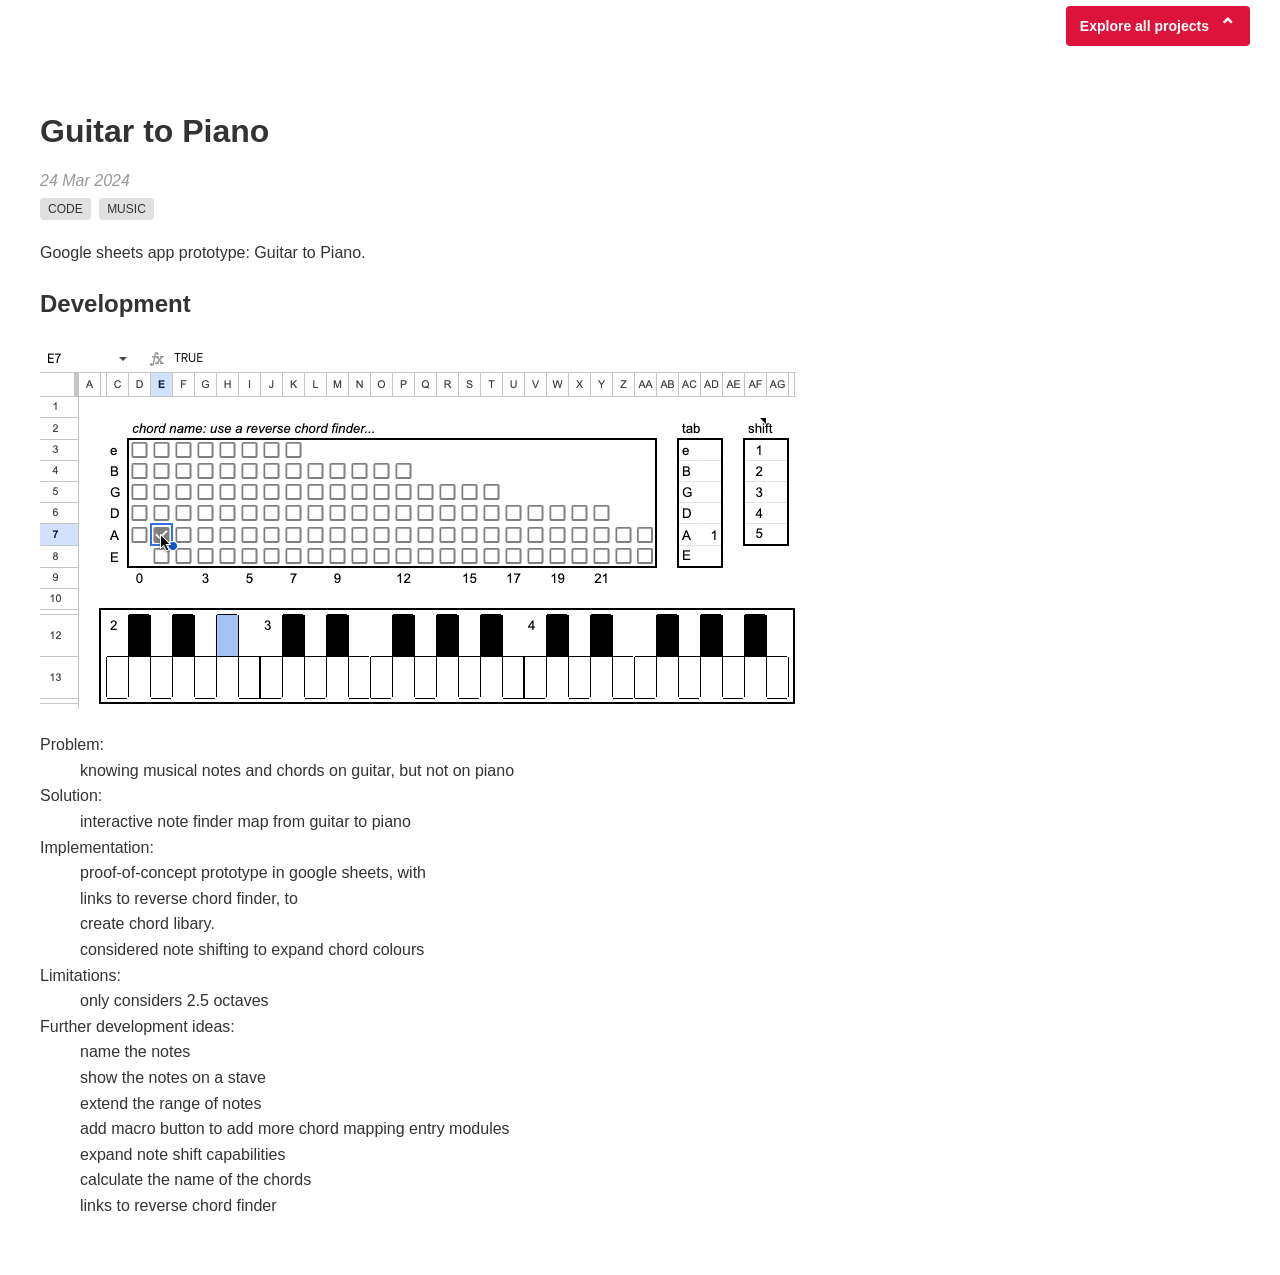
==== projects/guitar-to-piano/index.html @ 91d71107 "." ====
<!DOCTYPE html>
<html lang="en">
<head>
    <meta charset="UTF-8">
    <meta name="viewport" content="width=device-width, initial-scale=1.0">
   <title>Guitar to Piano | jamcodes</title>

    <meta
    name="description"
    content="An interactive visualization of music theory."
    >
    <style>
        :root {
            /* Adjust this value to line the chevron up with Projects. */
            --callout-right-offset: 30px;

            --callout-red: #dc143c;
            --callout-text: #fff;
        }

        * {
            box-sizing: border-box;
        }

        html,
        body {
            margin: 0;
            padding: 0;
            background: transparent;
        }

        body {
            font-family: -apple-system, BlinkMacSystemFont, "Segoe UI", Roboto,
                Helvetica, Arial, sans-serif;
        }

        /*
         * This outer flexbox positions the rectangle on the right, beneath
         * the existing Projects navigation button.
         */
        #projects-pointer {
            display: flex;
            justify-content: flex-end;
            align-items: center;
            padding: 6px var(--callout-right-offset) 6px 6px;
        }

        #projects-pointer-box {
            display: inline-flex;
            align-items: center;
            gap: 10px;

            padding: 10px 14px;
            background: var(--callout-red);
            color: var(--callout-text);
            border-radius: 4px;

            font-size: 14px;
            font-weight: 600; 
            line-height: 1;
            white-space: nowrap;
            user-select: none;
        }
        
       /* #projects-pointer-box {
       display: inline-flex;
    align-items: center;
    gap: 6px;

    color: #333;
    line-height: 1;
    white-space: nowrap;
    user-select: none;
}*/

#project-page {
    padding: 40px;
    color: #333;
}

#project-content {
    max-width: none;
    margin: 0;
    padding: 0;
    line-height: 1.6;
}

.project-date {
    display: block;
    color: #999;
    font-style: italic;
    margin: 0 0 8px 0;
}

.project-tags {
    margin-bottom: 20px;
}

.tag {
    display: inline-block;
    margin-right: 4px;
    padding: 4px 8px;
    background: #e0e0e0;
    border-radius: 4px;
    font-size: 12px;
    text-transform: uppercase;
}

        #projects-pointer-chevron {
            display: inline-block;
            font-size: 20px;
            line-height: 1;

            animation: move-chevron-up 1.1s ease-in-out infinite;
        }

        @keyframes move-chevron-up {
            0%,
            100% {
                transform: translateY(3px);
            }

            50% {
                transform: translateY(-3px);
            }
        }

        /* Respect visitors who have requested reduced motion. */
        @media (prefers-reduced-motion: reduce) {
            #projects-pointer-chevron {
                animation: none;
            }
        }


        
    </style>
</head>

<body>
    <div id="projects-pointer">
        <div
    id="projects-pointer-box"
    role="note"
    aria-label="Use the Projects navigation above to explore all projects"
>
    <span>Explore all projects</span>

    <span
        id="projects-pointer-chevron"
        aria-hidden="true"
    >
        ⌃
    </span>
</div>
    </div>

<main id="project-page">
    <h1>Guitar to Piano</h1>

        <time
    class="project-date"
    datetime="2024-03-24"
>
    24 Mar 2024
</time>

    <div class="project-tags">
        <span class="tag">Code</span>
        <span class="tag">Music</span>
    </div>

    <article id="project-content">
        <p>
            Google sheets app prototype: Guitar to Piano.
        </p>

        <h2>Development</h2>

        <img
         src = "https://j-mus.github.io/jamcodes/projects/guitar-to-piano/guitar-to-piano.gif"
         alt = "google sheets app prototype, guitar notes to piano keys."
         loading = "lazy"
        >


        <dl>
        <div>
            <dt>Problem:</dt>
            <dd>knowing musical notes and chords on guitar, but not on piano</dd>
        </div>
        <div>
            <dt>Solution:</dt>
            <dd>interactive note finder map from guitar to piano</dd>
        </div>
        <div>
            <dt>Implementation:</dt>
            <dd>proof-of-concept prototype in google sheets, with</dd>
            <dd>links to reverse chord finder, to</dd>
            <dd>create chord libary.</dd>
            <dd>considered note shifting to expand chord colours</dd>
        </div>
        <div>
            <dt>Limitations:</dt>
            <dd>only considers 2.5 octaves</dd>
        </div>
        <div>
            <dt>Further development ideas:</dt>
            <dd>name the notes</dd>
            <dd>show the notes on a stave</dd>
            <dd>extend the range of notes</dd>
            <dd>add macro button to add more chord mapping entry modules</dd>
            <dd>expand note shift capabilities</dd>
            <dd>calculate the name of the chords</dd>
            <dd>links to reverse chord finder</dd>
        </div>
        </dl>



    </article>
</main>
</body>
</html>
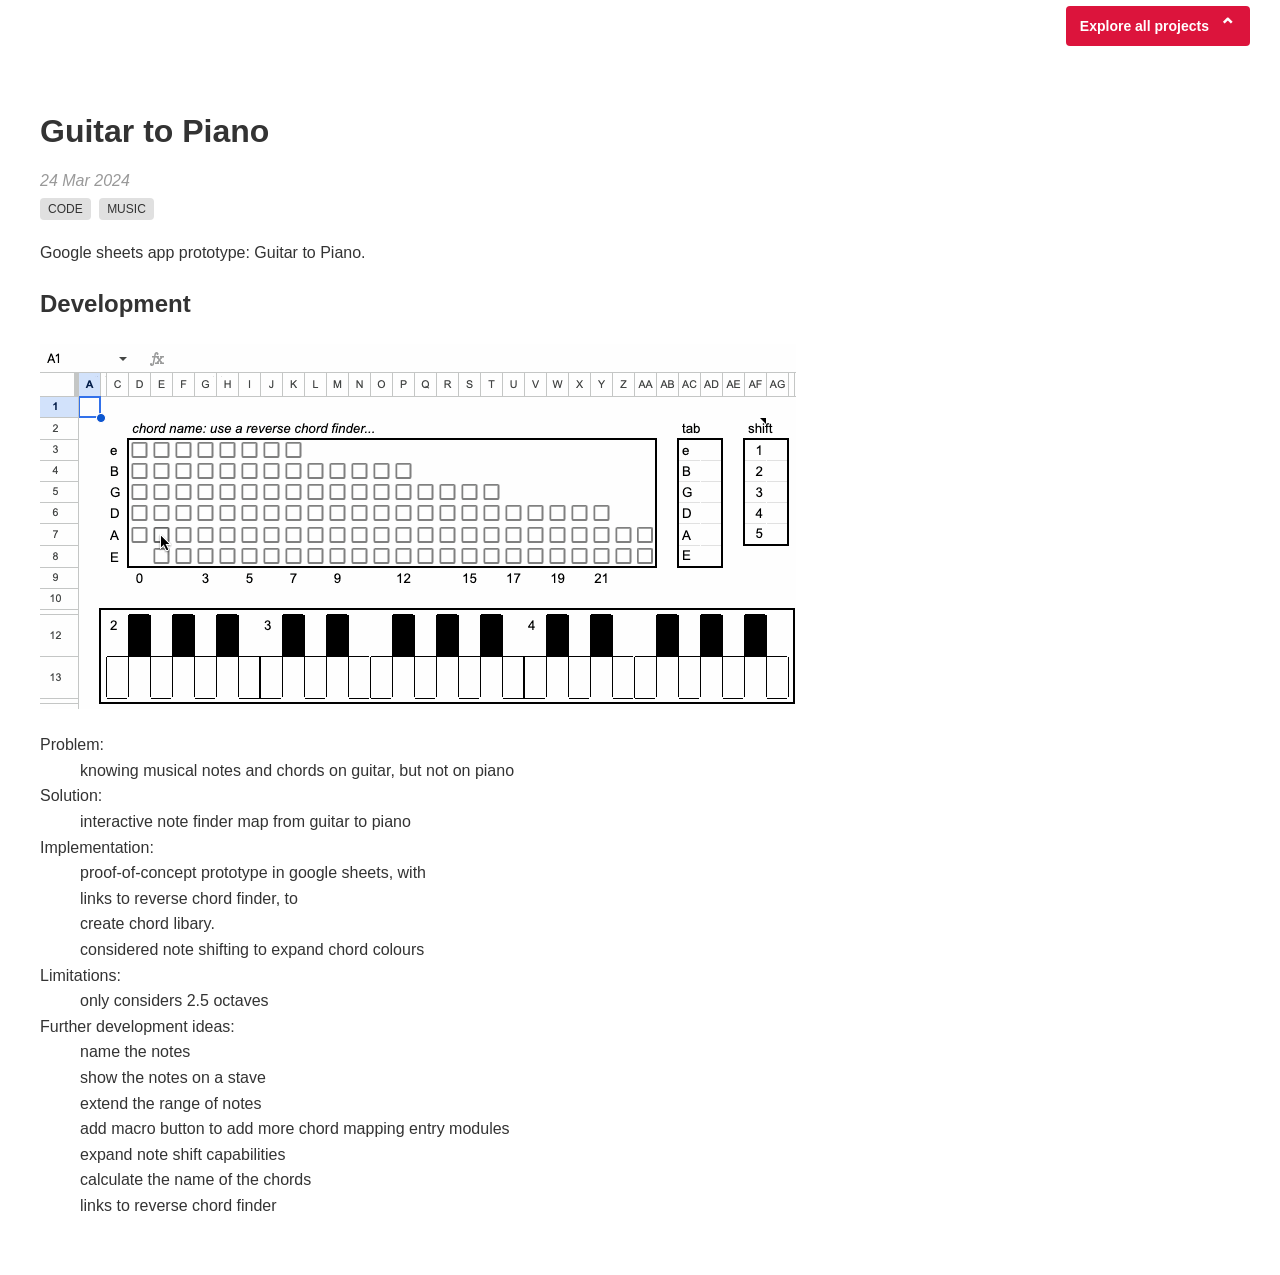
==== commit 25cbde06: "project development css image + text" ====
--- a/projects/guitar-to-piano/index.html
+++ b/projects/guitar-to-piano/index.html
@@ -3,6 +3,9 @@
 <head>
     <meta charset="UTF-8">
     <meta name="viewport" content="width=device-width, initial-scale=1.0">
+
+    <link rel="stylesheet" href="page.css">
+
    <title>Guitar to Piano | jamcodes</title>
 
     <meta
@@ -177,44 +180,47 @@
 
         <h2>Development</h2>
 
-        <img
-         src = "https://j-mus.github.io/jamcodes/projects/guitar-to-piano/guitar-to-piano.gif"
-         alt = "google sheets app prototype, guitar notes to piano keys."
-         loading = "lazy"
-        >
-
-
-        <dl>
-        <div>
-            <dt>Problem:</dt>
-            <dd>knowing musical notes and chords on guitar, but not on piano</dd>
+        <div class="project-development-layout">
+            <img
+                class = "project-development-image"
+                src = "https://j-mus.github.io/jamcodes/projects/guitar-to-piano/guitar-to-piano.gif"
+                alt = "google sheets app prototype, guitar notes to piano keys."
+                loading = "lazy"
+            >
+
+            <dl class ="project-development-text">
+            <div>
+                <dt>Problem:</dt>
+                <dd>knowing musical notes and chords on guitar, but not on piano</dd>
+            </div>
+            <div>
+                <dt>Solution:</dt>
+                <dd>interactive note finder map from guitar to piano</dd>
+            </div>
+            <div>
+                <dt>Implementation:</dt>
+                <dd>proof-of-concept prototype in google sheets, with</dd>
+                <dd>links to reverse chord finder, to</dd>
+                <dd>create chord libary.</dd>
+                <dd>considered note shifting to expand chord colours</dd>
+            </div>
+            <div>
+                <dt>Limitations:</dt>
+                <dd>only considers 2.5 octaves</dd>
+            </div>
+            <div>
+                <dt>Further development ideas:</dt>
+                <dd>name the notes</dd>
+                <dd>show the notes on a stave</dd>
+                <dd>extend the range of notes</dd>
+                <dd>add macro button to add more chord mapping entry modules</dd>
+                <dd>expand note shift capabilities</dd>
+                <dd>calculate the name of the chords</dd>
+                <dd>links to reverse chord finder</dd>
+            </div>
+            </dl>
+
         </div>
-        <div>
-            <dt>Solution:</dt>
-            <dd>interactive note finder map from guitar to piano</dd>
-        </div>
-        <div>
-            <dt>Implementation:</dt>
-            <dd>proof-of-concept prototype in google sheets, with</dd>
-            <dd>links to reverse chord finder, to</dd>
-            <dd>create chord libary.</dd>
-            <dd>considered note shifting to expand chord colours</dd>
-        </div>
-        <div>
-            <dt>Limitations:</dt>
-            <dd>only considers 2.5 octaves</dd>
-        </div>
-        <div>
-            <dt>Further development ideas:</dt>
-            <dd>name the notes</dd>
-            <dd>show the notes on a stave</dd>
-            <dd>extend the range of notes</dd>
-            <dd>add macro button to add more chord mapping entry modules</dd>
-            <dd>expand note shift capabilities</dd>
-            <dd>calculate the name of the chords</dd>
-            <dd>links to reverse chord finder</dd>
-        </div>
-        </dl>
 
 
 
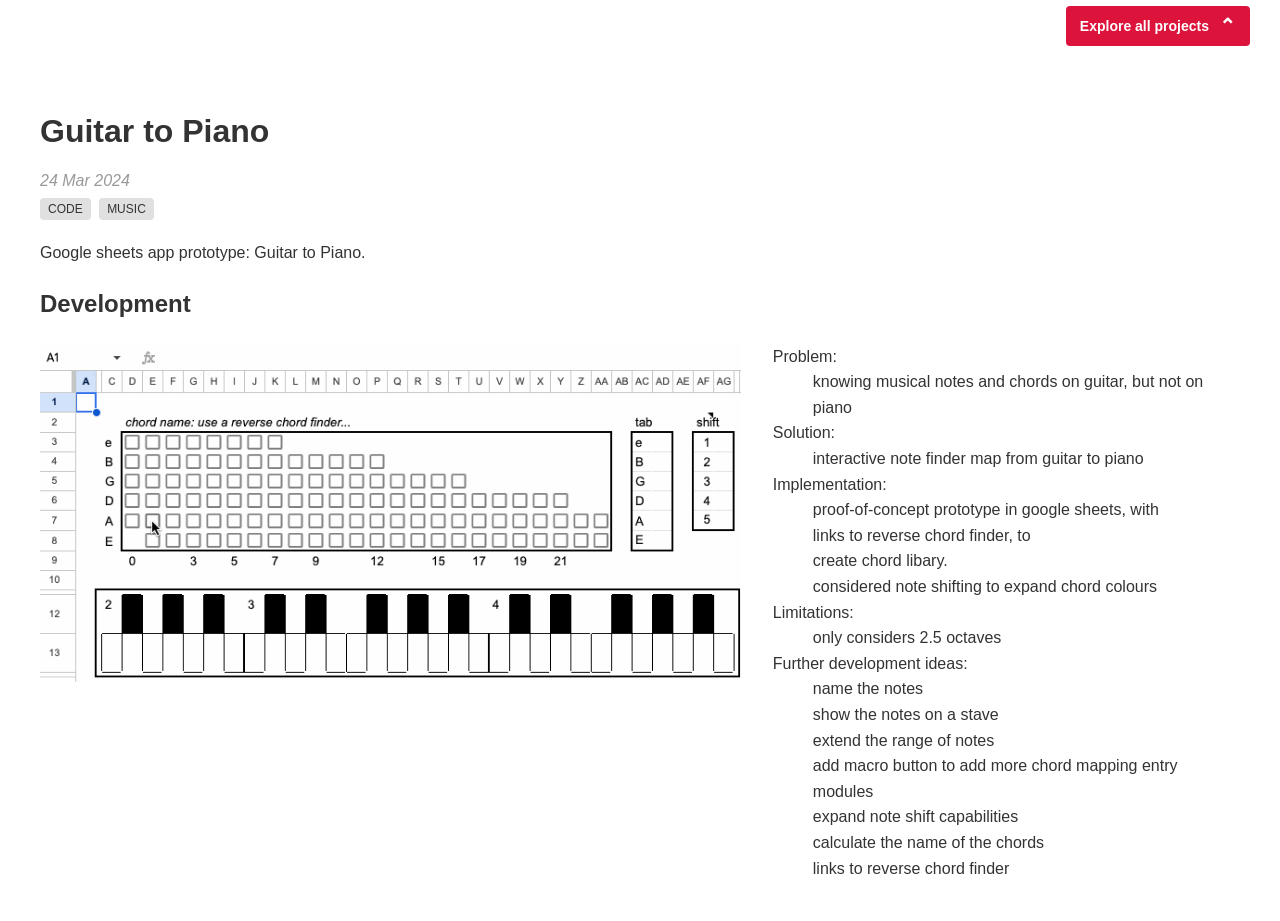
==== commit 205c9f9e: "global css dev" ====
--- a/projects/guitar-to-piano/index.html
+++ b/projects/guitar-to-piano/index.html
@@ -4,7 +4,7 @@
     <meta charset="UTF-8">
     <meta name="viewport" content="width=device-width, initial-scale=1.0">
 
-    <link rel="stylesheet" href="page.css">
+    <link rel="stylesheet" href="../page.css">
 
    <title>Guitar to Piano | jamcodes</title>
 
--- a/projects/page.css
+++ b/projects/page.css
@@ -0,0 +1,160 @@
+/* shared settings */
+
+:root {
+    --callout-right-offset: 30px;
+    --callout-red: #dc143c;
+    --callout-text: #fff;
+}
+
+* {
+    box-sizing: border-box;
+}
+
+html,
+body {
+    margin: 0;
+    padding: 0;
+    background: transparent;
+}
+
+body {
+    font-family:
+        -apple-system,
+        BlinkMacSystemFont,
+        "Segoe UI",
+        Roboto,
+        Helvetica,
+        Arial,
+        sans-serif;
+}
+
+
+/* explore-projects pointer */
+
+#projects-pointer {
+    display: flex;
+    justify-content: flex-end;
+    align-items: center;
+    padding:
+        6px
+        var(--callout-right-offset)
+        6px
+        6px;
+}
+
+#projects-pointer-box {
+    display: inline-flex;
+    align-items: center;
+    gap: 10px;
+
+    padding: 10px 14px;
+    background: var(--callout-red);
+    color: var(--callout-text);
+    border-radius: 4px;
+
+    font-size: 14px;
+    font-weight: 600;
+    line-height: 1;
+    white-space: nowrap;
+    user-select: none;
+}
+
+#projects-pointer-chevron {
+    display: inline-block;
+    font-size: 20px;
+    line-height: 1;
+
+    animation:
+        move-chevron-up
+        1.1s
+        ease-in-out
+        infinite;
+}
+
+@keyframes move-chevron-up {
+    0%,
+    100% {
+        transform: translateY(3px);
+    }
+
+    50% {
+        transform: translateY(-3px);
+    }
+}
+
+
+/* static project page */
+
+#project-page {
+    padding: 40px;
+    color: #333;
+}
+
+#project-content {
+    max-width: none;
+    margin: 0;
+    padding: 0;
+    line-height: 1.6;
+}
+
+.project-date {
+    display: block;
+    margin: 0 0 8px 0;
+
+    color: #999;
+    font-style: italic;
+}
+
+.project-tags {
+    margin-bottom: 20px;
+}
+
+.tag {
+    display: inline-block;
+    margin-right: 4px;
+    padding: 4px 8px;
+
+    background: #e0e0e0;
+    border-radius: 4px;
+
+    font-size: 12px;
+    text-transform: uppercase;
+}
+
+
+/* reusable development layout */
+
+.project-development-layout {
+    display: grid;
+    grid-template-columns:
+        minmax(0, 3fr)
+        minmax(280px, 2fr);
+    align-items: start;
+    gap: 32px;
+}
+
+.project-development-image {
+    display: block;
+    width: 100%;
+    height: auto;
+}
+
+.project-development-text {
+    min-width: 0;
+    margin: 0;
+}
+
+
+/* responsive and accessibility */
+
+@media (max-width: 760px) {
+    .project-development-layout {
+        grid-template-columns: 1fr;
+    }
+}
+
+@media (prefers-reduced-motion: reduce) {
+    #projects-pointer-chevron {
+        animation: none;
+    }
+}
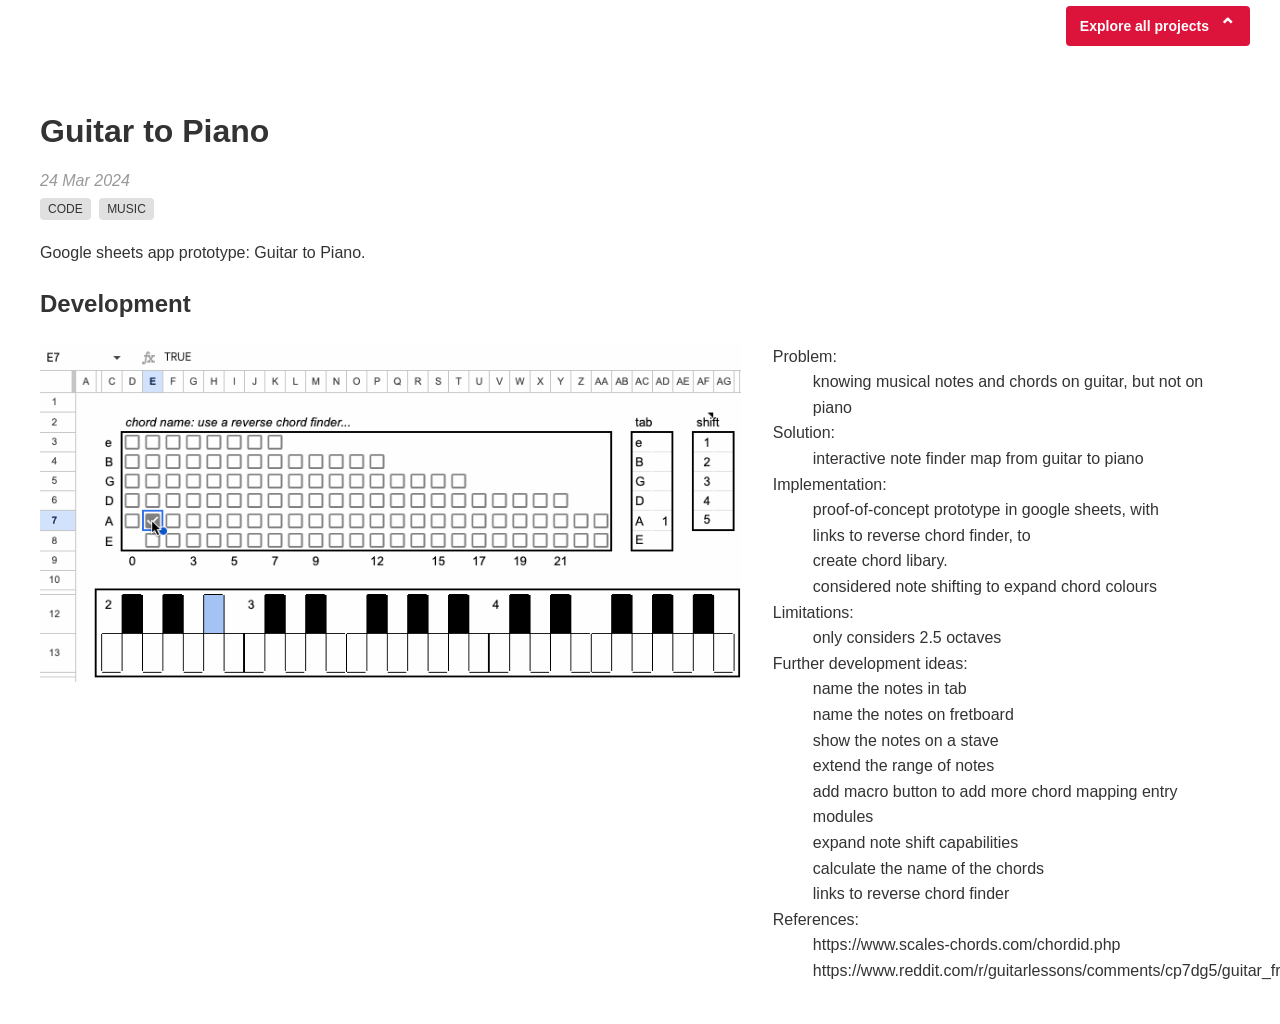
==== commit c514cfb2: "." ====
--- a/projects/guitar-to-piano/index.html
+++ b/projects/guitar-to-piano/index.html
@@ -210,7 +210,8 @@
             </div>
             <div>
                 <dt>Further development ideas:</dt>
-                <dd>name the notes</dd>
+                <dd>name the notes in tab</dd>
+                <dd>name the notes on fretboard</dd>
                 <dd>show the notes on a stave</dd>
                 <dd>extend the range of notes</dd>
                 <dd>add macro button to add more chord mapping entry modules</dd>
@@ -218,6 +219,11 @@
                 <dd>calculate the name of the chords</dd>
                 <dd>links to reverse chord finder</dd>
             </div>
+            <div>
+                <dt>References:</dt>
+                <dd>https://www.scales-chords.com/chordid.php</dd>
+                <dd>https://www.reddit.com/r/guitarlessons/comments/cp7dg5/guitar_fretboard_octavesinrelationtopianooctaves/</dd>
+            </div>
             </dl>
 
         </div>
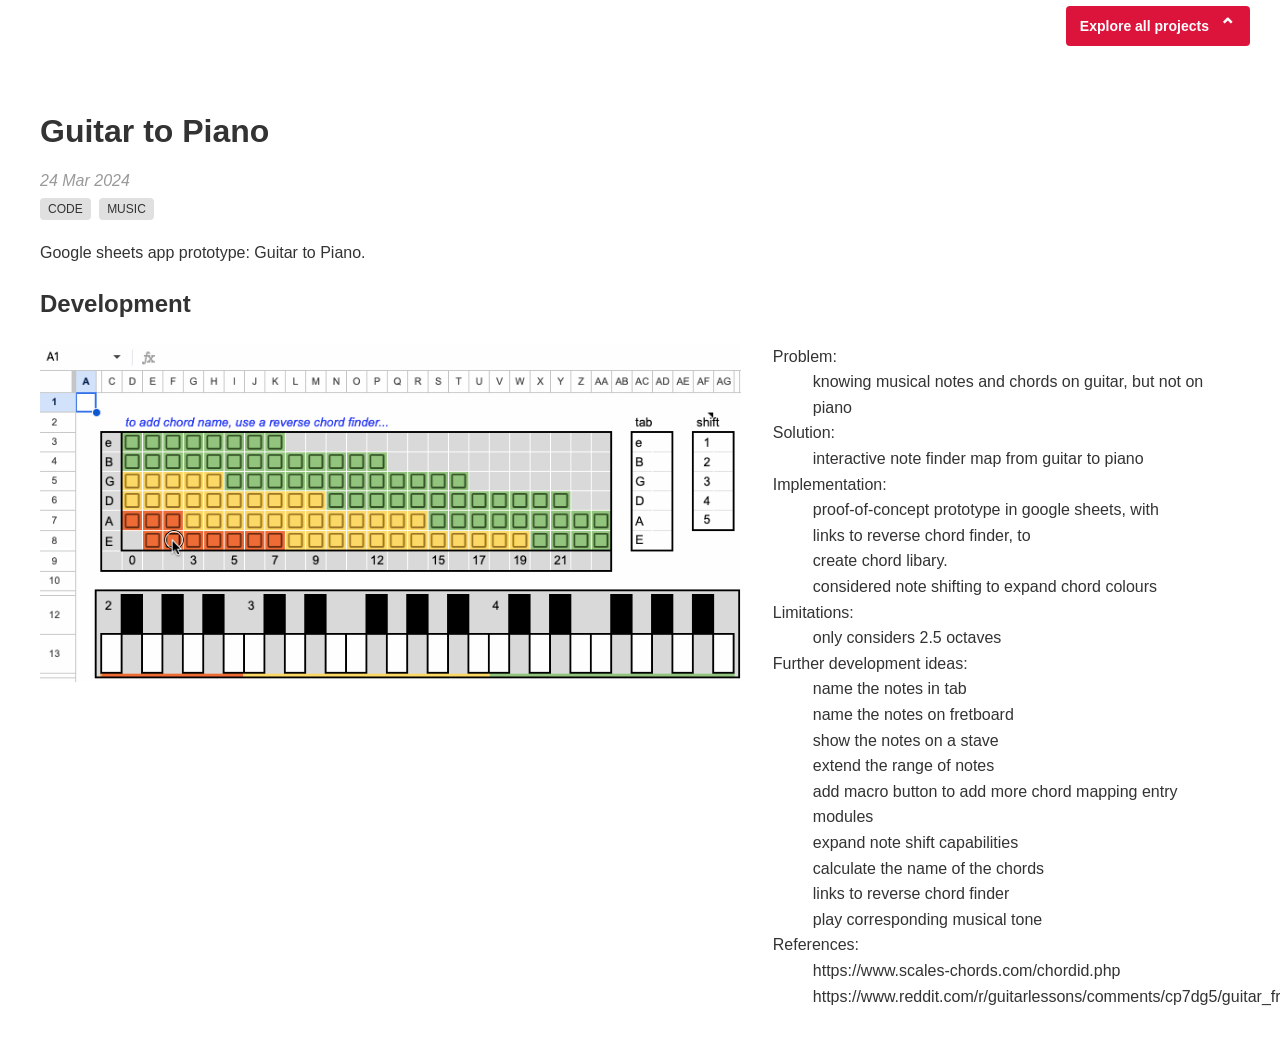
==== commit 3f29db79: "guitar to piano GIF update" ====
--- a/projects/guitar-to-piano/index.html
+++ b/projects/guitar-to-piano/index.html
@@ -4,7 +4,8 @@
     <meta charset="UTF-8">
     <meta name="viewport" content="width=device-width, initial-scale=1.0">
 
-    <link rel="stylesheet" href="../page.css">
+    <link rel="stylesheet" href="../page.css"> <!-- general style -->
+    <!-- add specific style, as needed, as a link to separate .css file -->
 
    <title>Guitar to Piano | jamcodes</title>
 
@@ -12,132 +13,7 @@
     name="description"
     content="An interactive visualization of music theory."
     >
-    <style>
-        :root {
-            /* Adjust this value to line the chevron up with Projects. */
-            --callout-right-offset: 30px;
 
-            --callout-red: #dc143c;
-            --callout-text: #fff;
-        }
-
-        * {
-            box-sizing: border-box;
-        }
-
-        html,
-        body {
-            margin: 0;
-            padding: 0;
-            background: transparent;
-        }
-
-        body {
-            font-family: -apple-system, BlinkMacSystemFont, "Segoe UI", Roboto,
-                Helvetica, Arial, sans-serif;
-        }
-
-        /*
-         * This outer flexbox positions the rectangle on the right, beneath
-         * the existing Projects navigation button.
-         */
-        #projects-pointer {
-            display: flex;
-            justify-content: flex-end;
-            align-items: center;
-            padding: 6px var(--callout-right-offset) 6px 6px;
-        }
-
-        #projects-pointer-box {
-            display: inline-flex;
-            align-items: center;
-            gap: 10px;
-
-            padding: 10px 14px;
-            background: var(--callout-red);
-            color: var(--callout-text);
-            border-radius: 4px;
-
-            font-size: 14px;
-            font-weight: 600; 
-            line-height: 1;
-            white-space: nowrap;
-            user-select: none;
-        }
-        
-       /* #projects-pointer-box {
-       display: inline-flex;
-    align-items: center;
-    gap: 6px;
-
-    color: #333;
-    line-height: 1;
-    white-space: nowrap;
-    user-select: none;
-}*/
-
-#project-page {
-    padding: 40px;
-    color: #333;
-}
-
-#project-content {
-    max-width: none;
-    margin: 0;
-    padding: 0;
-    line-height: 1.6;
-}
-
-.project-date {
-    display: block;
-    color: #999;
-    font-style: italic;
-    margin: 0 0 8px 0;
-}
-
-.project-tags {
-    margin-bottom: 20px;
-}
-
-.tag {
-    display: inline-block;
-    margin-right: 4px;
-    padding: 4px 8px;
-    background: #e0e0e0;
-    border-radius: 4px;
-    font-size: 12px;
-    text-transform: uppercase;
-}
-
-        #projects-pointer-chevron {
-            display: inline-block;
-            font-size: 20px;
-            line-height: 1;
-
-            animation: move-chevron-up 1.1s ease-in-out infinite;
-        }
-
-        @keyframes move-chevron-up {
-            0%,
-            100% {
-                transform: translateY(3px);
-            }
-
-            50% {
-                transform: translateY(-3px);
-            }
-        }
-
-        /* Respect visitors who have requested reduced motion. */
-        @media (prefers-reduced-motion: reduce) {
-            #projects-pointer-chevron {
-                animation: none;
-            }
-        }
-
-
-        
-    </style>
 </head>
 
 <body>
@@ -218,6 +94,7 @@
                 <dd>expand note shift capabilities</dd>
                 <dd>calculate the name of the chords</dd>
                 <dd>links to reverse chord finder</dd>
+                <dd>play corresponding musical tone </dd>
             </div>
             <div>
                 <dt>References:</dt>
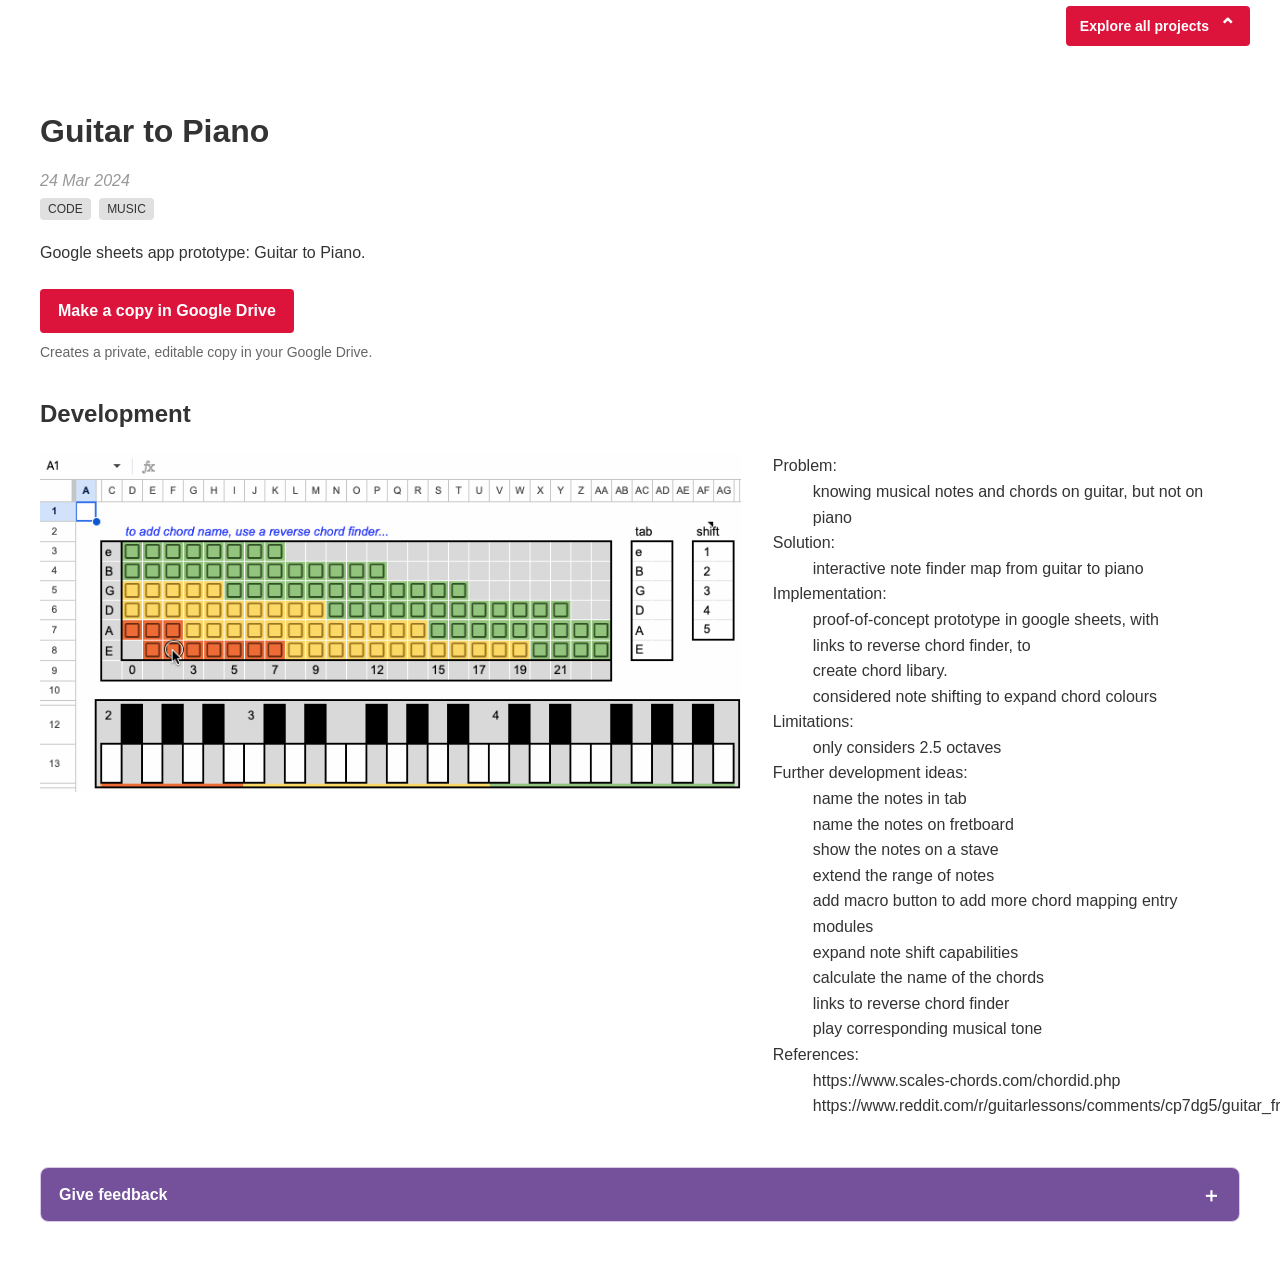
==== commit faaaff39: "buttons for action and feedback - guitar to piano" ====
--- a/projects/guitar-to-piano/index.html
+++ b/projects/guitar-to-piano/index.html
@@ -54,6 +54,21 @@
             Google sheets app prototype: Guitar to Piano.
         </p>
 
+        <div class="project-copy-call-to-action">
+            <a
+                class="project-copy-button"
+                href="https://docs.google.com/spreadsheets/d/11aBuvPcuQRFvgwjhTiKi3CTtq3dHnuCxp3GsjDEUIEw/copy"
+                target="_blank"
+                rel="noopener noreferrer"
+            >
+                Make a copy in Google Drive
+            </a>
+
+            <p class="project-copy-explanation">
+                Creates a private, editable copy in your Google Drive.
+            </p>
+        </div>
+
         <h2>Development</h2>
 
         <div class="project-development-layout">
@@ -105,7 +120,37 @@
 
         </div>
 
+    <details class="project-feedback">
+        <summary class="project-feedback-summary">
+            Give feedback
+        </summary>
 
+        <div class="project-feedback-content">
+            <p>
+                Help improve Guitar to Piano. The form takes about two minutes.
+            </p>
+
+            <iframe
+                class="project-feedback-form"
+                src="https://docs.google.com/forms/d/e/1FAIpQLScUyxdiB1AnpzGENJ17ubtcZsdFApOw8flHxODwtr8myZuqCA/viewform?embedded=true" 
+                title="Feedback form for Guitar to Piano"
+                loading="lazy"
+            >
+                Loading the Guitar to Piano feedback form…
+            </iframe>
+
+            <p class="project-feedback-fallback">
+                Form not displaying?
+                <a
+                    href="https://forms.gle/wdP34Mxkh2VmACZA9"
+                    target="_blank"
+                    rel="noopener noreferrer"
+                >
+                    Open the feedback form in a new tab
+                </a>.
+            </p>
+        </div>
+    </details>
 
     </article>
 </main>
--- a/projects/page.css
+++ b/projects/page.css
@@ -4,6 +4,10 @@
     --callout-right-offset: 30px;
     --callout-red: #dc143c;
     --callout-text: #fff;
+    --feedback-purple: #75509b;
+    --feedback-purple-hover: #624180;
+    --feedback-lilac: #f7f2fb;
+    --feedback-border: #d9c9e7;
 }
 
 * {
@@ -148,13 +152,132 @@
 /* responsive and accessibility */
 
 @media (max-width: 760px) {
+    /* for project development info */    
     .project-development-layout {
         grid-template-columns: 1fr;
     }
+
+    /* for project feedback form */
+    .project-feedback-content {
+    padding: 12px;
+}
+
+.project-feedback-form {
+    height: 1100px;
+}
+
 }
 
 @media (prefers-reduced-motion: reduce) {
     #projects-pointer-chevron {
         animation: none;
     }
+}
+
+/* call to action - make a copy of google sheets to Gdrive */
+
+.project-copy-call-to-action {
+    margin: 24px 0 32px;
+}
+
+.project-copy-button {
+    display: inline-block;
+    padding: 12px 18px;
+
+    background: var(--callout-red);
+    color: #fff;
+    border-radius: 4px;
+
+    font-weight: 600;
+    line-height: 1.2;
+    text-align: center;
+    text-decoration: none;
+
+    transition: background-color 0.2s ease;
+}
+
+.project-copy-button:visited {
+    color: #fff;
+}
+
+.project-copy-button:hover {
+    background: #b21030;
+}
+
+.project-copy-button:focus-visible {
+    outline: 3px solid #0056b3;
+    outline-offset: 3px;
+}
+
+.project-copy-explanation {
+    margin: 8px 0 0;
+    color: #666;
+    font-size: 14px;
+}
+
+/* project feedback form */
+
+.project-feedback {
+    margin: 48px 0 0;
+    overflow: hidden;
+    background: var(--feedback-lilac);
+    border: 1px solid var(--feedback-border);
+    border-radius: 8px;
+}
+
+.project-feedback-summary {
+    display: flex;
+    align-items: center;
+    justify-content: space-between;
+    gap: 16px;
+    padding: 14px 18px;
+    color: #ffffff;
+    font-weight: 600;
+    list-style: none;
+    cursor: pointer;
+    background: var(--feedback-purple);
+}
+
+.project-feedback-summary::-webkit-details-marker {
+    display: none;
+}
+
+.project-feedback-summary::after {
+    content: "＋";
+    font-size: 20px;
+    line-height: 1;
+}
+
+.project-feedback[open] .project-feedback-summary::after {
+    content: "−";
+}
+
+.project-feedback-summary:hover {
+    background: var(--feedback-purple-hover);
+}
+
+.project-feedback-summary:focus-visible {
+    outline: 3px solid #0056b3;
+    outline-offset: -3px;
+}
+
+.project-feedback-content {
+    padding: 18px;
+}
+
+.project-feedback-content > :first-child {
+    margin-top: 0;
+}
+
+.project-feedback-form {
+    display: block;
+    width: 100%;
+    height: 950px;
+    border: 0;
+    background: #ffffff;
+}
+
+.project-feedback-fallback {
+    margin: 12px 0 0;
+    font-size: 14px;
 }
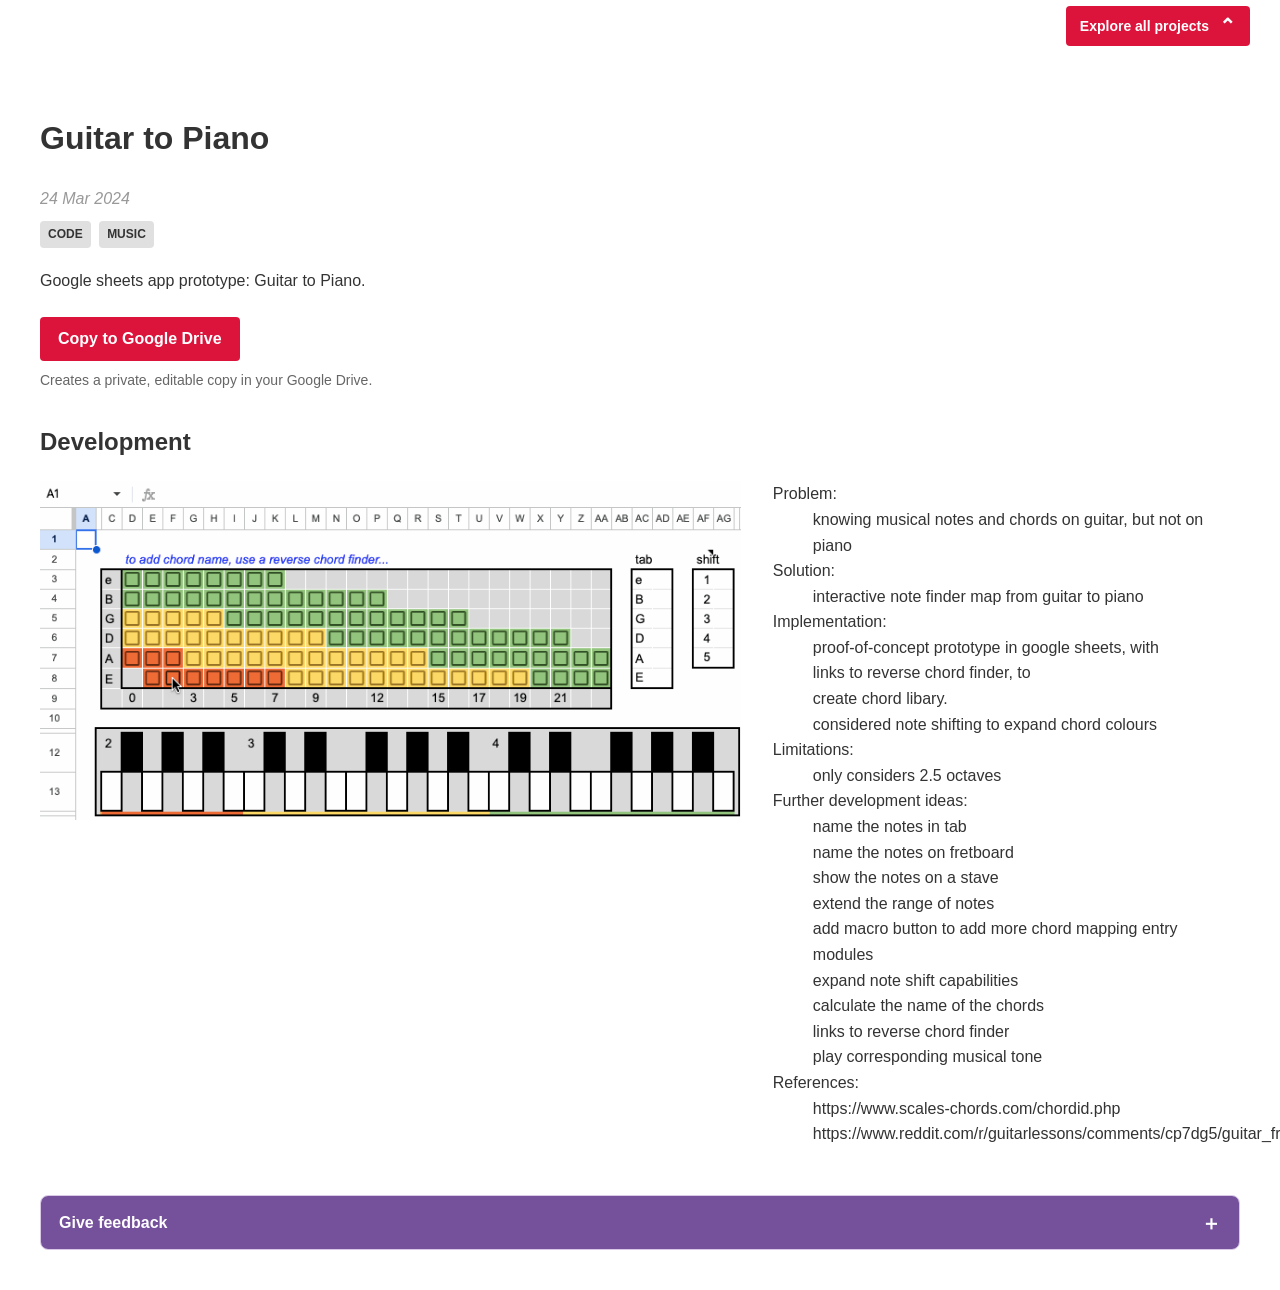
==== commit 11223f84: "fonts" ====
--- a/projects/guitar-to-piano/index.html
+++ b/projects/guitar-to-piano/index.html
@@ -61,7 +61,7 @@
                 target="_blank"
                 rel="noopener noreferrer"
             >
-                Make a copy in Google Drive
+                Copy to Google Drive
             </a>
 
             <p class="project-copy-explanation">
--- a/projects/page.css
+++ b/projects/page.css
@@ -1,3 +1,47 @@
+/* importa */
+/* fonts */
+@import url(
+    "https://fonts.googleapis.com/css2?family=Recursive:CASL,MONO,wght@0..1,1,300..900&display=swap"
+);
+
+:root {
+    --font-site:
+        "Recursive",
+        ui-monospace,
+        SFMono-Regular,
+        Menlo,
+        Consolas,
+        monospace;
+}
+
+body,
+button,
+input,
+textarea,
+select {
+    font-family: var(--font-site);
+
+    font-variation-settings:
+        "MONO" 1,
+        "CASL" 0.7;
+}
+
+body {
+    font-weight: 408;
+    line-height: 1.6;
+}
+
+h1,
+h2,
+h3 {
+    font-weight: 700;
+}
+
+button,
+.tag {
+    font-weight: 600;
+}
+
 /* shared settings */
 
 :root {
